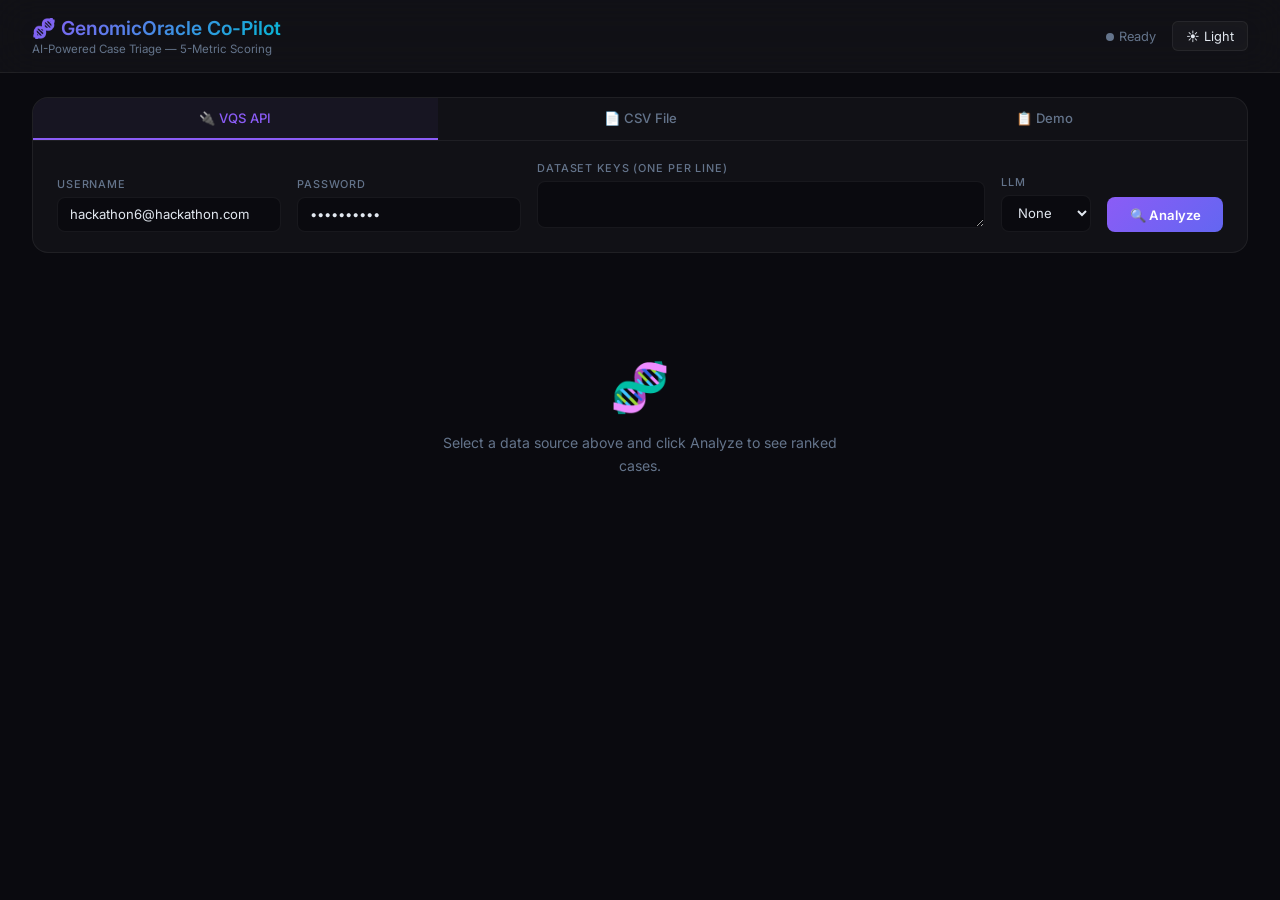
==== templates/copilot.html @ 8f2ce63f "Genomic Co-Pilot — AI Case Triage Dashboard" ====
<!DOCTYPE html>
<html lang="en" data-theme="dark">
<head>
<meta charset="UTF-8"><meta name="viewport" content="width=device-width,initial-scale=1.0">
<title>GenomicOracle Co-Pilot v2</title>
<link href="https://fonts.googleapis.com/css2?family=Inter:wght@300;400;500;600;700&display=swap" rel="stylesheet">
<link rel="stylesheet" href="/static/style.css">
</head>
<body>
<div class="top-bar">
 <div><h1>🧬 GenomicOracle Co-Pilot</h1><div class="subtitle">AI-Powered Case Triage — 5-Metric Scoring</div></div>
 <div style="display:flex;align-items:center;gap:1rem">
  <span id="conn-status"><span class="dot off"></span>Ready</span>
  <button class="btn-sm" onclick="toggleTheme()" id="theme-btn">☀️ Light</button>
 </div>
</div>

<!-- Source selector -->
<div class="panel">
 <div class="tabs">
  <button class="tab active" onclick="switchTab('api',this)">🔌 VQS API</button>
  <button class="tab" onclick="switchTab('csv',this)">📄 CSV File</button>
  <button class="tab" onclick="switchTab('demo',this)">📋 Demo</button>
 </div>
 <div id="tab-api" class="tab-body">
  <div class="row">
   <div class="field"><label>Username</label><input id="username" value="hackathon6@hackathon.com"></div>
   <div class="field"><label>Password</label><input id="password" type="password" value="Gono399764"></div>
   <div class="field" style="flex:2"><label>Dataset Keys (one per line)</label><textarea id="dataset-keys" rows="2"></textarea></div>
   <div class="field" style="flex:0;min-width:90px"><label>LLM</label><select id="llm"><option value="none">None</option><option value="gemini">Gemini</option><option value="openai">OpenAI</option><option value="anthropic">Claude</option></select></div>
   <button class="btn-primary" onclick="runVQS()">🔍 Analyze</button>
  </div>
 </div>
 <div id="tab-csv" class="tab-body" style="display:none">
  <div class="row">
   <div class="field" style="flex:2"><label>Upload CSV (columns: Sample, Gene, HGVS, ACMG, ABCD, ClinVar, gnomAD, ReadDepth, AF, Consequence)</label><input type="file" id="csv-file" accept=".csv,.tsv,.txt"></div>
   <div class="field" style="flex:0;min-width:90px"><label>LLM</label><select id="llm-csv"><option value="none">None</option><option value="gemini">Gemini</option><option value="openai">OpenAI</option><option value="anthropic">Claude</option></select></div>
   <button class="btn-primary" onclick="runCSV()">📊 Analyze CSV</button>
  </div>
 </div>
 <div id="tab-demo" class="tab-body" style="display:none">
  <button class="btn-primary" onclick="loadDemo()">📋 Load Demo Data (4 sample cases)</button>
 </div>
</div>

<div id="cases-grid" class="cases-grid">
 <div class="empty"><div class="icon">🧬</div><p>Select a data source above and click Analyze to see ranked cases.</p></div>
</div>

<script src="/static/app.js"></script>
</body>
</html>
---- static/style.css ----
:root,[data-theme="dark"]{
  --bg:#0a0a0f;--bg2:rgba(255,255,255,.03);--border:rgba(255,255,255,.06);
  --text:#e2e8f0;--text2:#94a3b8;--text3:#64748b;
  --primary:#8b5cf6;--primary2:#6366f1;--cyan:#06b6d4;
  --red:#ef4444;--orange:#f97316;--yellow:#eab308;--green:#22c55e;
  --glass:rgba(255,255,255,.03);--glass-border:rgba(255,255,255,.08);
}
[data-theme="light"]{
  --bg:#f1f5f9;--bg2:#ffffff;--border:rgba(0,0,0,.1);
  --text:#1e293b;--text2:#475569;--text3:#64748b;
  --primary:#7c3aed;--primary2:#4f46e5;--cyan:#0891b2;
  --red:#dc2626;--orange:#ea580c;--yellow:#ca8a04;--green:#16a34a;
  --glass:#ffffff;--glass-border:rgba(0,0,0,.08);
}
*{margin:0;padding:0;box-sizing:border-box}
body{font-family:'Inter',sans-serif;background:var(--bg);color:var(--text);min-height:100vh;transition:background .3s,color .3s}
.top-bar{background:var(--bg2);backdrop-filter:blur(20px);border-bottom:1px solid var(--border);padding:1rem 2rem;display:flex;align-items:center;justify-content:space-between;position:sticky;top:0;z-index:100}
.top-bar h1{font-size:1.2rem;font-weight:600;background:linear-gradient(135deg,var(--primary),var(--cyan));-webkit-background-clip:text;-webkit-text-fill-color:transparent}
.subtitle{font-size:.72rem;color:var(--text3);margin-top:2px}
#conn-status{font-size:.8rem;color:var(--text3)}
.dot{width:8px;height:8px;border-radius:50%;display:inline-block;margin-right:5px}
.dot.off{background:var(--text3)}.dot.on{background:var(--green);box-shadow:0 0 8px var(--green)}.dot.spin{background:var(--yellow);animation:pulse 1s infinite}
@keyframes pulse{0%,100%{opacity:1}50%{opacity:.3}}
.btn-sm{background:var(--bg2);border:1px solid var(--border);color:var(--text);padding:.4rem .8rem;border-radius:6px;cursor:pointer;font-size:.8rem;font-family:inherit;transition:all .2s}
.btn-sm:hover{border-color:var(--primary);color:var(--primary)}
.panel{background:var(--bg2);border:1px solid var(--border);border-radius:16px;margin:1.5rem 2rem;overflow:hidden}
.tabs{display:flex;border-bottom:1px solid var(--border)}
.tab{flex:1;padding:.75rem;background:none;border:none;color:var(--text3);cursor:pointer;font-size:.82rem;font-weight:500;font-family:inherit;transition:all .2s;border-bottom:2px solid transparent}
.tab.active{color:var(--primary);border-bottom-color:var(--primary);background:rgba(139,92,246,.05)}
.tab:hover{color:var(--text)}
.tab-body{padding:1.25rem 1.5rem}
.row{display:flex;gap:1rem;align-items:end;flex-wrap:wrap}
.field{flex:1;min-width:150px}
.field label{display:block;font-size:.68rem;text-transform:uppercase;letter-spacing:.08em;color:var(--text3);margin-bottom:.35rem;font-weight:500}
.field input,.field textarea,.field select{width:100%;background:var(--bg);border:1px solid var(--border);border-radius:8px;padding:.55rem .75rem;color:var(--text);font-size:.82rem;font-family:inherit;transition:border .2s}
.field input:focus,.field textarea:focus{outline:none;border-color:var(--primary);box-shadow:0 0 0 3px rgba(139,92,246,.12)}
.field textarea{font-family:'Courier New',monospace;font-size:.75rem;resize:vertical}
.btn-primary{background:linear-gradient(135deg,var(--primary),var(--primary2));color:#fff;border:none;padding:.6rem 1.4rem;border-radius:8px;font-weight:600;cursor:pointer;font-size:.82rem;white-space:nowrap;transition:all .2s;font-family:inherit}
.btn-primary:hover{transform:translateY(-1px);box-shadow:0 4px 20px rgba(139,92,246,.35)}
.btn-primary:disabled{opacity:.5;cursor:not-allowed;transform:none}
.cases-grid{padding:1rem 2rem 3rem;display:flex;flex-direction:column;gap:1rem}
.empty{text-align:center;padding:4rem 2rem;color:var(--text3)}.empty .icon{font-size:3rem;margin-bottom:1rem}.empty p{font-size:.88rem;max-width:420px;margin:0 auto;line-height:1.6}
.case-card{background:var(--bg2);border:1px solid var(--border);border-radius:14px;overflow:hidden;transition:all .3s}
.case-card:hover{border-color:rgba(139,92,246,.25);box-shadow:0 6px 24px rgba(0,0,0,.2)}
.case-hdr{display:flex;align-items:center;padding:1.1rem 1.4rem;gap:1rem;cursor:pointer}
.rank{font-size:1.4rem;font-weight:700;width:46px;height:46px;border-radius:11px;display:flex;align-items:center;justify-content:center;flex-shrink:0}
.case-info{flex:1;min-width:0}
.case-info h3{font-size:.95rem;font-weight:600;margin-bottom:.2rem}
.case-info .meta{font-size:.72rem;color:var(--text3);display:flex;gap:.8rem;flex-wrap:wrap}
.badge{padding:.25rem .7rem;border-radius:18px;font-size:.68rem;font-weight:600;text-transform:uppercase;letter-spacing:.04em;white-space:nowrap}
.badge-critical{background:rgba(239,68,68,.12);color:#fca5a5;border:1px solid rgba(239,68,68,.25)}
.badge-high{background:rgba(249,115,22,.12);color:#fdba74;border:1px solid rgba(249,115,22,.25)}
.badge-moderate{background:rgba(234,179,8,.12);color:#fde047;border:1px solid rgba(234,179,8,.25)}
.badge-low{background:rgba(34,197,94,.12);color:#86efac;border:1px solid rgba(34,197,94,.25)}
.bar{width:110px;height:5px;background:var(--border);border-radius:3px;overflow:hidden;flex-shrink:0}
.bar-fill{height:100%;border-radius:3px;transition:width .7s ease}
.case-body{display:none;border-top:1px solid var(--border);padding:1.4rem}
.case-card.open .case-body{display:block}
/* 5-Metric Radar */
.metrics{display:flex;gap:.6rem;flex-wrap:wrap;margin-bottom:1.2rem}
.metric{flex:1;min-width:100px;background:var(--bg);border:1px solid var(--border);border-radius:10px;padding:.7rem;text-align:center}
.metric .label{font-size:.62rem;text-transform:uppercase;letter-spacing:.06em;color:var(--text3);margin-bottom:.3rem;font-weight:500}
.metric .val{font-size:1.3rem;font-weight:700}
.metric .mbar{height:4px;background:var(--border);border-radius:2px;margin-top:.4rem;overflow:hidden}
.metric .mbar-fill{height:100%;border-radius:2px;transition:width .6s}
.summary{background:rgba(139,92,246,.05);border:1px solid rgba(139,92,246,.12);border-radius:10px;padding:1.1rem;margin-bottom:1.1rem}
.summary h4{font-size:.75rem;text-transform:uppercase;letter-spacing:.06em;color:var(--primary);margin-bottom:.6rem}
.summary li{padding:.3rem 0;font-size:.82rem;color:var(--text2);list-style:none}
.summary li::before{content:"→ ";color:var(--primary);font-weight:600}
.summary .action{margin-top:.6rem;padding:.4rem .7rem;background:rgba(139,92,246,.08);border-radius:5px;font-size:.78rem;color:var(--primary)}
.vtable{width:100%;border-collapse:collapse;font-size:.76rem;margin-top:.5rem}
.vtable th{text-align:left;padding:.5rem .4rem;color:var(--text3);font-weight:500;text-transform:uppercase;font-size:.62rem;letter-spacing:.05em;border-bottom:1px solid var(--border)}
.vtable td{padding:.45rem .4rem;border-bottom:1px solid var(--border);color:var(--text2)}
.vtable tr:hover td{background:rgba(139,92,246,.03)}
.tier-dot{width:9px;height:9px;border-radius:50%;display:inline-block;margin-right:3px}
.tag{display:inline-block;padding:.12rem .45rem;border-radius:4px;font-size:.66rem;margin:1px}
.tag-therapy{background:rgba(6,182,212,.08);color:var(--cyan);border:1px solid rgba(6,182,212,.18)}
.tag-flag{background:rgba(234,179,8,.07);color:var(--yellow)}
.section-title{font-size:.82rem;font-weight:600;margin:1.1rem 0 .6rem;padding-bottom:.4rem;border-bottom:1px solid var(--border)}
.spinner{display:inline-block;width:14px;height:14px;border:2px solid rgba(255,255,255,.2);border-top-color:var(--primary);border-radius:50%;animation:spin .6s linear infinite}
@keyframes spin{to{transform:rotate(360deg)}}
[data-theme="light"] .badge-critical{color:#991b1b}
[data-theme="light"] .badge-high{color:#9a3412}
[data-theme="light"] .badge-moderate{color:#854d0e}
[data-theme="light"] .badge-low{color:#166534}
[data-theme="light"] .tag-flag{color:#92400e}
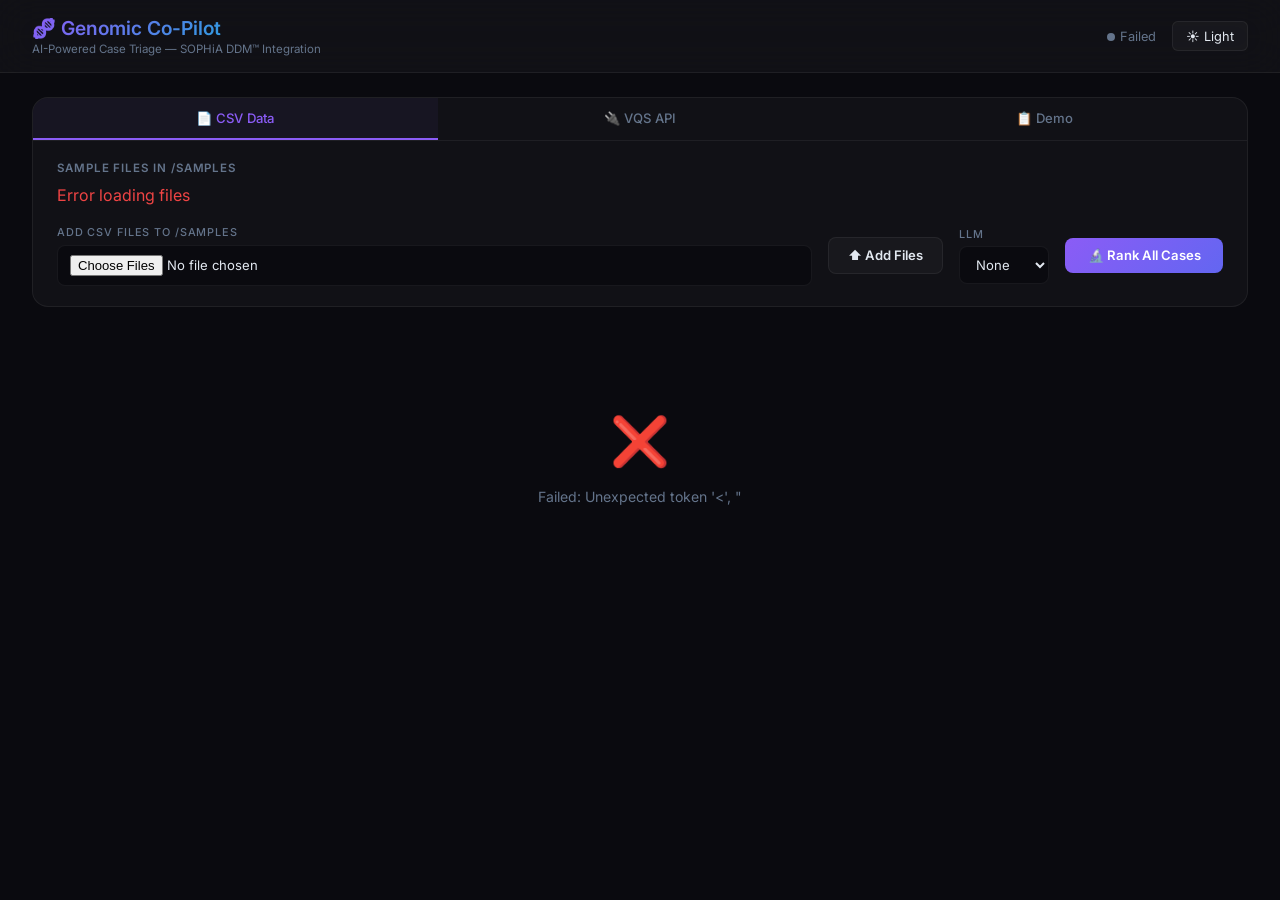
==== commit 8fbb1ef3: "feat: unified CSV triage — local samples + upload + batch ranking with SOPHiA DDM integration" ====
--- a/templates/copilot.html
+++ b/templates/copilot.html
@@ -2,15 +2,16 @@
 <html lang="en" data-theme="dark">
 <head>
 <meta charset="UTF-8"><meta name="viewport" content="width=device-width,initial-scale=1.0">
-<title>GenomicOracle Co-Pilot v2</title>
+<title>Genomic Co-Pilot — AI Case Triage Dashboard</title>
+<meta name="description" content="AI-powered genomic variant triage dashboard with 5-metric scoring for clinical prioritization">
 <link href="https://fonts.googleapis.com/css2?family=Inter:wght@300;400;500;600;700&display=swap" rel="stylesheet">
 <link rel="stylesheet" href="/static/style.css">
 </head>
 <body>
 <div class="top-bar">
- <div><h1>🧬 GenomicOracle Co-Pilot</h1><div class="subtitle">AI-Powered Case Triage — 5-Metric Scoring</div></div>
+ <div><h1>🧬 Genomic Co-Pilot</h1><div class="subtitle">AI-Powered Case Triage — SOPHiA DDM™ Integration</div></div>
  <div style="display:flex;align-items:center;gap:1rem">
-  <span id="conn-status"><span class="dot off"></span>Ready</span>
+  <span id="conn-status"><span class="dot spin"></span>Loading...</span>
   <button class="btn-sm" onclick="toggleTheme()" id="theme-btn">☀️ Light</button>
  </div>
 </div>
@@ -18,11 +19,24 @@
 <!-- Source selector -->
 <div class="panel">
  <div class="tabs">
-  <button class="tab active" onclick="switchTab('api',this)">🔌 VQS API</button>
-  <button class="tab" onclick="switchTab('csv',this)">📄 CSV File</button>
-  <button class="tab" onclick="switchTab('demo',this)">📋 Demo</button>
+  <button class="tab active" id="tab-btn-csv" onclick="switchTab('csv',this)">📄 CSV Data</button>
+  <button class="tab" id="tab-btn-api" onclick="switchTab('api',this)">🔌 VQS API</button>
+  <button class="tab" id="tab-btn-demo" onclick="switchTab('demo',this)">📋 Demo</button>
  </div>
- <div id="tab-api" class="tab-body">
+ <div id="tab-csv" class="tab-body">
+  <label class="field-label">Sample files in /samples</label>
+  <div id="sample-list" class="sample-chips" style="margin-bottom:1rem">Loading...</div>
+  <div class="row" style="align-items:center">
+   <div class="field" style="flex:2">
+    <label>Add CSV files to /samples</label>
+    <input type="file" id="csv-files" accept=".csv,.tsv,.txt" multiple>
+   </div>
+   <button class="btn-secondary" onclick="uploadFiles()" id="btn-upload">⬆ Add Files</button>
+   <div class="field" style="flex:0;min-width:90px"><label>LLM</label><select id="llm-csv"><option value="none">None</option><option value="gemini">Gemini</option><option value="openai">OpenAI</option><option value="anthropic">Claude</option></select></div>
+   <button class="btn-primary" onclick="rankAll()" id="btn-rank">🔬 Rank All Cases</button>
+  </div>
+ </div>
+ <div id="tab-api" class="tab-body" style="display:none">
   <div class="row">
    <div class="field"><label>Username</label><input id="username" value="hackathon6@hackathon.com"></div>
    <div class="field"><label>Password</label><input id="password" type="password" value="Gono399764"></div>
@@ -31,22 +45,21 @@
    <button class="btn-primary" onclick="runVQS()">🔍 Analyze</button>
   </div>
  </div>
- <div id="tab-csv" class="tab-body" style="display:none">
-  <div class="row">
-   <div class="field" style="flex:2"><label>Upload CSV (columns: Sample, Gene, HGVS, ACMG, ABCD, ClinVar, gnomAD, ReadDepth, AF, Consequence)</label><input type="file" id="csv-file" accept=".csv,.tsv,.txt"></div>
-   <div class="field" style="flex:0;min-width:90px"><label>LLM</label><select id="llm-csv"><option value="none">None</option><option value="gemini">Gemini</option><option value="openai">OpenAI</option><option value="anthropic">Claude</option></select></div>
-   <button class="btn-primary" onclick="runCSV()">📊 Analyze CSV</button>
-  </div>
- </div>
  <div id="tab-demo" class="tab-body" style="display:none">
   <button class="btn-primary" onclick="loadDemo()">📋 Load Demo Data (4 sample cases)</button>
  </div>
 </div>
 
 <div id="cases-grid" class="cases-grid">
- <div class="empty"><div class="icon">🧬</div><p>Select a data source above and click Analyze to see ranked cases.</p></div>
+ <div class="empty"><div class="icon">⏳</div><p>Loading and ranking sample data...</p></div>
 </div>
 
 <script src="/static/app.js"></script>
+<script>
+window.addEventListener('DOMContentLoaded', () => {
+  refreshSamples();
+  rankAll();
+});
+</script>
 </body>
 </html>
--- a/static/style.css
+++ b/static/style.css
@@ -84,3 +84,20 @@
 [data-theme="light"] .badge-moderate{color:#854d0e}
 [data-theme="light"] .badge-low{color:#166534}
 [data-theme="light"] .tag-flag{color:#92400e}
+/* ─── Field label ───────────────────────────────────────────────────────── */
+.field-label{display:block;font-size:.72rem;text-transform:uppercase;letter-spacing:.08em;color:var(--text3);margin-bottom:.4rem;font-weight:600}
+/* ─── Sample/Upload chips ───────────────────────────────────────────────── */
+.sample-chips{display:flex;gap:.5rem;flex-wrap:wrap;min-height:28px;align-items:center}
+.chip{display:inline-flex;align-items:center;gap:.4rem;padding:.35rem .7rem;border-radius:8px;font-size:.78rem;transition:all .2s}
+.chip-icon{font-size:.85rem}
+.chip-size{font-size:.66rem;color:var(--text3);margin-left:.1rem}
+.chip-local{background:rgba(34,197,94,.08);border:1px solid rgba(34,197,94,.2);color:var(--green)}
+.chip-local strong{color:var(--text)}
+.chip-upload{background:rgba(6,182,212,.08);border:1px solid rgba(6,182,212,.2);color:var(--cyan)}
+.chip-upload strong{color:var(--text)}
+.chip-empty{background:var(--bg);border:1px dashed var(--border);color:var(--text3);font-size:.78rem}
+.chip-remove{background:none;border:none;color:var(--text3);cursor:pointer;font-size:.72rem;padding:0 0 0 .3rem;line-height:1;transition:color .2s}
+.chip-remove:hover{color:var(--red)}
+.btn-secondary{background:var(--bg2);border:1px solid var(--border);color:var(--text);padding:.6rem 1.2rem;border-radius:8px;font-weight:600;cursor:pointer;font-size:.82rem;white-space:nowrap;transition:all .2s;font-family:inherit}
+.btn-secondary:hover{border-color:var(--primary);color:var(--primary);transform:translateY(-1px)}
+
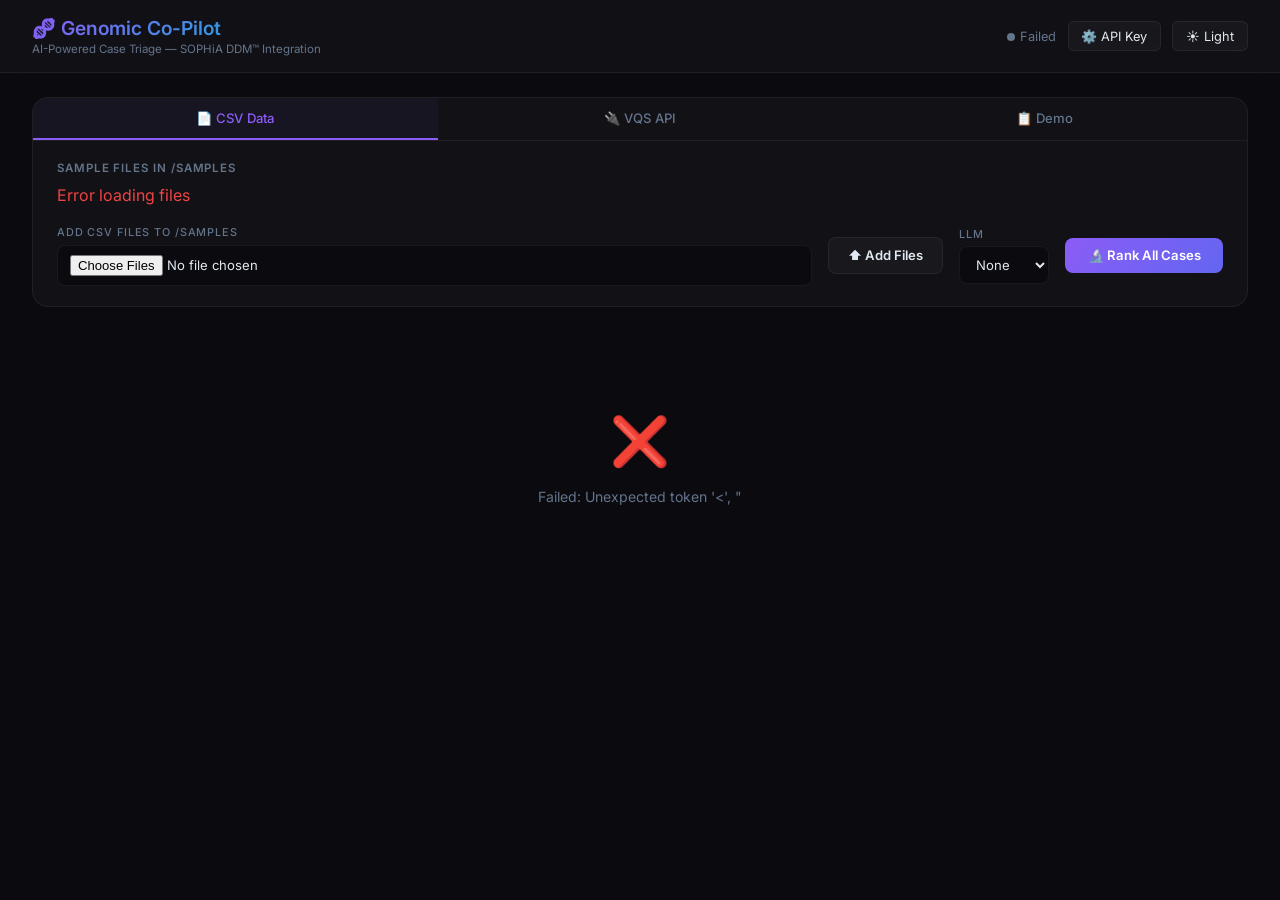
==== commit eae9f3fa: "docs: detailed scoring methodology, AI summary pipeline, and literature review in README" ====
--- a/templates/copilot.html
+++ b/templates/copilot.html
@@ -10,9 +10,20 @@
 <body>
 <div class="top-bar">
  <div><h1>🧬 Genomic Co-Pilot</h1><div class="subtitle">AI-Powered Case Triage — SOPHiA DDM™ Integration</div></div>
- <div style="display:flex;align-items:center;gap:1rem">
+ <div style="display:flex;align-items:center;gap:.7rem">
   <span id="conn-status"><span class="dot spin"></span>Loading...</span>
+  <button class="btn-sm" onclick="toggleApiKeyPanel()" id="key-btn" title="Set LLM API key">⚙️ API Key</button>
   <button class="btn-sm" onclick="toggleTheme()" id="theme-btn">☀️ Light</button>
+ </div>
+</div>
+
+<!-- API Key panel (hidden by default) -->
+<div id="api-key-panel" class="api-key-panel" style="display:none">
+ <div class="row" style="align-items:center;gap:.8rem">
+  <div class="field" style="flex:0;min-width:100px"><label>Provider</label><select id="key-provider"><option value="gemini">Gemini</option><option value="openai">OpenAI</option><option value="anthropic">Claude</option></select></div>
+  <div class="field" style="flex:2"><label>API Key</label><input id="api-key-input" type="password" placeholder="Paste your API key here..."></div>
+  <button class="btn-primary" onclick="saveApiKey()">💾 Save Key</button>
+  <span id="key-status" style="font-size:.78rem;color:var(--text3)"></span>
  </div>
 </div>
 
@@ -46,12 +57,25 @@
   </div>
  </div>
  <div id="tab-demo" class="tab-body" style="display:none">
-  <button class="btn-primary" onclick="loadDemo()">📋 Load Demo Data (4 sample cases)</button>
+  <button class="btn-primary" onclick="loadDemo()">📋 Load Demo Data</button>
  </div>
 </div>
 
 <div id="cases-grid" class="cases-grid">
  <div class="empty"><div class="icon">⏳</div><p>Loading and ranking sample data...</p></div>
+</div>
+
+<!-- Literature Summary Modal -->
+<div id="papers-modal" class="modal-overlay" style="display:none" onclick="if(event.target===this)closePapersModal()">
+ <div class="modal">
+  <div class="modal-header">
+   <h3 id="modal-title">📚 Literature Review</h3>
+   <button class="modal-close" onclick="closePapersModal()">✕</button>
+  </div>
+  <div id="modal-body" class="modal-body">
+   <div class="modal-loading"><div class="spinner-lg"></div><p>Searching PubMed & generating AI summary...</p></div>
+  </div>
+ </div>
 </div>
 
 <script src="/static/app.js"></script>
--- a/static/style.css
+++ b/static/style.css
@@ -100,4 +100,41 @@
 .chip-remove:hover{color:var(--red)}
 .btn-secondary{background:var(--bg2);border:1px solid var(--border);color:var(--text);padding:.6rem 1.2rem;border-radius:8px;font-weight:600;cursor:pointer;font-size:.82rem;white-space:nowrap;transition:all .2s;font-family:inherit}
 .btn-secondary:hover{border-color:var(--primary);color:var(--primary);transform:translateY(-1px)}
+/* ─── External links ────────────────────────────────────────────────────── */
+.btn-link{display:inline-flex;align-items:center;gap:.3rem;padding:.25rem .65rem;border-radius:6px;font-size:.7rem;font-weight:600;text-decoration:none;color:var(--cyan);background:rgba(6,182,212,.08);border:1px solid rgba(6,182,212,.18);white-space:nowrap;transition:all .2s;flex-shrink:0}
+.btn-link:hover{background:rgba(6,182,212,.15);transform:translateY(-1px);box-shadow:0 2px 8px rgba(6,182,212,.2)}
+.btn-papers{display:inline-flex;align-items:center;justify-content:center;width:28px;height:28px;border-radius:6px;text-decoration:none;font-size:.9rem;background:rgba(139,92,246,.06);border:1px solid rgba(139,92,246,.15);transition:all .2s;cursor:pointer}
+.btn-papers:hover{background:rgba(139,92,246,.15);transform:scale(1.15);box-shadow:0 2px 8px rgba(139,92,246,.25)}
+.gene-link{color:var(--cyan);text-decoration:none;transition:color .2s}
+.gene-link:hover{color:var(--primary);text-decoration:underline}
+/* ─── API Key Panel ─────────────────────────────────────────────────────── */
+.api-key-panel{background:var(--bg2);border-bottom:1px solid var(--border);padding:.8rem 2rem;animation:slideDown .2s ease}
+@keyframes slideDown{from{opacity:0;transform:translateY(-10px)}to{opacity:1;transform:translateY(0)}}
+/* ─── Modal ─────────────────────────────────────────────────────────────── */
+.modal-overlay{position:fixed;inset:0;background:rgba(0,0,0,.6);backdrop-filter:blur(4px);z-index:200;display:flex;align-items:center;justify-content:center;padding:2rem}
+.modal{background:var(--bg2);border:1px solid var(--border);border-radius:16px;width:100%;max-width:720px;max-height:85vh;overflow:hidden;display:flex;flex-direction:column;box-shadow:0 20px 60px rgba(0,0,0,.4);animation:modalIn .25s ease}
+@keyframes modalIn{from{opacity:0;transform:scale(.95) translateY(10px)}to{opacity:1;transform:scale(1) translateY(0)}}
+.modal-header{display:flex;align-items:center;justify-content:space-between;padding:1.2rem 1.5rem;border-bottom:1px solid var(--border)}
+.modal-header h3{font-size:.95rem;font-weight:600;margin:0}
+.modal-close{background:none;border:none;color:var(--text3);font-size:1.1rem;cursor:pointer;padding:.3rem;border-radius:6px;transition:all .2s}
+.modal-close:hover{background:var(--border);color:var(--text)}
+.modal-body{padding:1.5rem;overflow-y:auto;flex:1}
+.modal-loading{text-align:center;padding:3rem 1rem}
+.modal-loading p{margin-top:1rem;color:var(--text3);font-size:.85rem}
+.spinner-lg{display:inline-block;width:32px;height:32px;border:3px solid var(--border);border-top-color:var(--primary);border-radius:50%;animation:spin .7s linear infinite}
+/* ─── Literature Summary ────────────────────────────────────────────────── */
+.lit-summary{background:rgba(139,92,246,.04);border:1px solid rgba(139,92,246,.12);border-radius:12px;padding:1.2rem;margin-bottom:1.2rem}
+.lit-badge{display:inline-block;padding:.2rem .6rem;border-radius:12px;font-size:.68rem;font-weight:600;text-transform:uppercase;letter-spacing:.04em;margin-bottom:.8rem}
+.lit-review{font-size:.84rem;line-height:1.7;color:var(--text2);margin:0}
+.lit-findings{margin:.8rem 0 0;padding-left:1.2rem}
+.lit-findings li{font-size:.82rem;color:var(--text2);padding:.2rem 0;list-style:disc}
+.lit-relevance{margin-top:.8rem;padding:.5rem .7rem;background:rgba(6,182,212,.06);border-radius:6px;font-size:.8rem;color:var(--cyan)}
+.lit-no-key{text-align:center;padding:1.5rem;color:var(--text3);font-size:.85rem;background:rgba(234,179,8,.05);border:1px solid rgba(234,179,8,.12);border-radius:10px;margin-bottom:1rem}
+.lit-papers-title{font-size:.78rem;font-weight:600;text-transform:uppercase;letter-spacing:.06em;color:var(--text3);margin:1.2rem 0 .6rem;padding-bottom:.4rem;border-bottom:1px solid var(--border)}
+.lit-paper{display:block;text-decoration:none;padding:.7rem .8rem;border-radius:8px;border:1px solid var(--border);margin-bottom:.5rem;transition:all .2s}
+.lit-paper:hover{border-color:var(--primary);background:rgba(139,92,246,.03);transform:translateX(3px)}
+.lit-paper-title{font-size:.82rem;font-weight:500;color:var(--text);line-height:1.4}
+.lit-paper-meta{font-size:.7rem;color:var(--text3);margin-top:.25rem}
+.lit-pubmed-link{display:block;text-align:center;padding:.7rem;margin-top:1rem;border-radius:8px;background:rgba(139,92,246,.06);border:1px solid rgba(139,92,246,.15);color:var(--primary);text-decoration:none;font-size:.82rem;font-weight:500;transition:all .2s}
+.lit-pubmed-link:hover{background:rgba(139,92,246,.12);transform:translateY(-1px)}
 
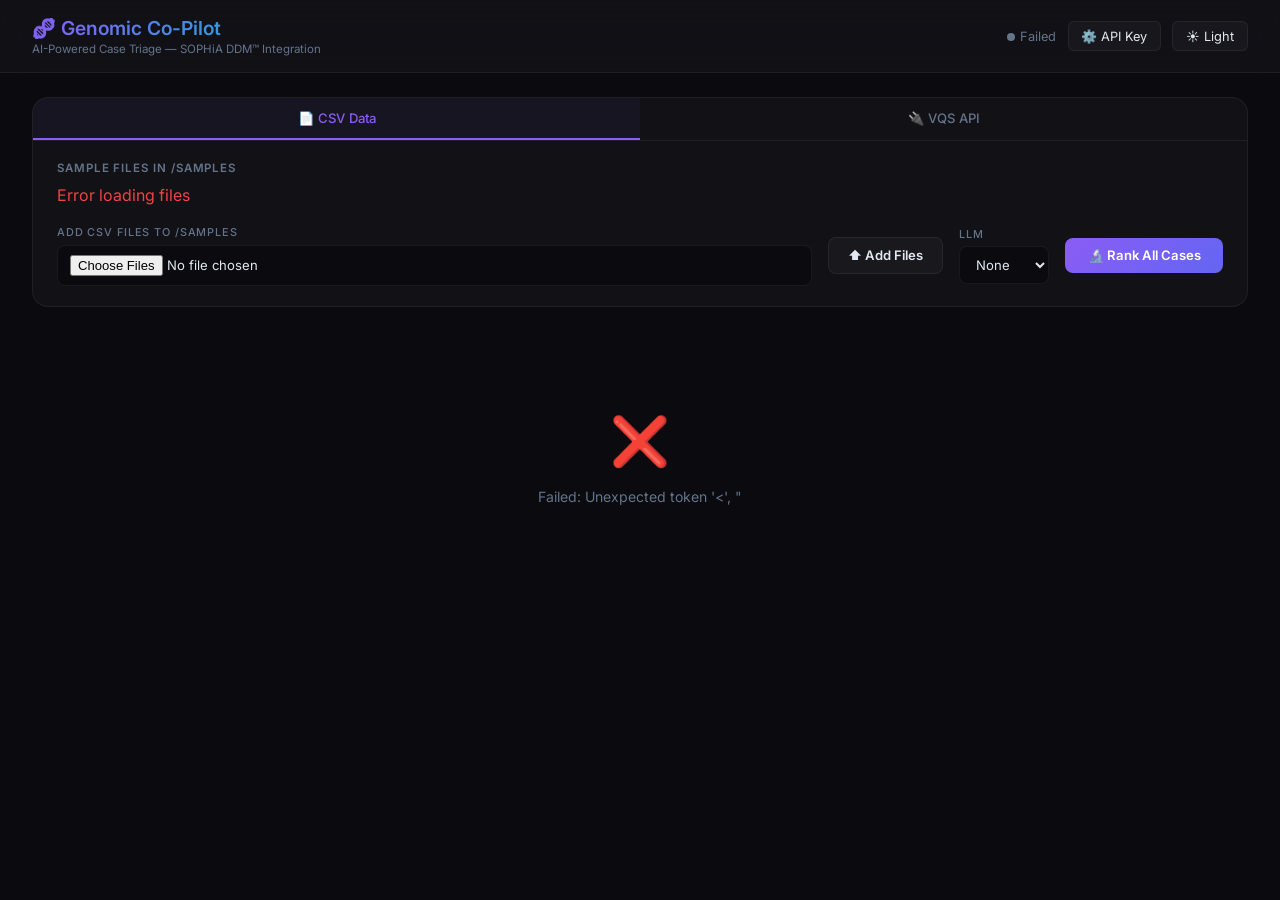
==== commit 08e1d9ff: "feat: 2-sentence deterministic summaries, remove demo tab, update README" ====
--- a/templates/copilot.html
+++ b/templates/copilot.html
@@ -20,7 +20,7 @@
 <!-- API Key panel (hidden by default) -->
 <div id="api-key-panel" class="api-key-panel" style="display:none">
  <div class="row" style="align-items:center;gap:.8rem">
-  <div class="field" style="flex:0;min-width:100px"><label>Provider</label><select id="key-provider"><option value="gemini">Gemini</option><option value="openai">OpenAI</option><option value="anthropic">Claude</option></select></div>
+  <div class="field" style="flex:0;min-width:100px"><label>Provider</label><select id="key-provider"><option value="anthropic">Claude</option><option value="gemini">Gemini</option><option value="openai">OpenAI</option></select></div>
   <div class="field" style="flex:2"><label>API Key</label><input id="api-key-input" type="password" placeholder="Paste your API key here..."></div>
   <button class="btn-primary" onclick="saveApiKey()">💾 Save Key</button>
   <span id="key-status" style="font-size:.78rem;color:var(--text3)"></span>
@@ -32,7 +32,6 @@
  <div class="tabs">
   <button class="tab active" id="tab-btn-csv" onclick="switchTab('csv',this)">📄 CSV Data</button>
   <button class="tab" id="tab-btn-api" onclick="switchTab('api',this)">🔌 VQS API</button>
-  <button class="tab" id="tab-btn-demo" onclick="switchTab('demo',this)">📋 Demo</button>
  </div>
  <div id="tab-csv" class="tab-body">
   <label class="field-label">Sample files in /samples</label>
@@ -43,7 +42,7 @@
     <input type="file" id="csv-files" accept=".csv,.tsv,.txt" multiple>
    </div>
    <button class="btn-secondary" onclick="uploadFiles()" id="btn-upload">⬆ Add Files</button>
-   <div class="field" style="flex:0;min-width:90px"><label>LLM</label><select id="llm-csv"><option value="none">None</option><option value="gemini">Gemini</option><option value="openai">OpenAI</option><option value="anthropic">Claude</option></select></div>
+   <div class="field" style="flex:0;min-width:90px"><label>LLM</label><select id="llm-csv"><option value="none">None</option><option value="anthropic">Claude</option><option value="gemini">Gemini</option><option value="openai">OpenAI</option></select></div>
    <button class="btn-primary" onclick="rankAll()" id="btn-rank">🔬 Rank All Cases</button>
   </div>
  </div>
@@ -52,14 +51,12 @@
    <div class="field"><label>Username</label><input id="username" value="hackathon6@hackathon.com"></div>
    <div class="field"><label>Password</label><input id="password" type="password" value="Gono399764"></div>
    <div class="field" style="flex:2"><label>Dataset Keys (one per line)</label><textarea id="dataset-keys" rows="2"></textarea></div>
-   <div class="field" style="flex:0;min-width:90px"><label>LLM</label><select id="llm"><option value="none">None</option><option value="gemini">Gemini</option><option value="openai">OpenAI</option><option value="anthropic">Claude</option></select></div>
+   <div class="field" style="flex:0;min-width:90px"><label>LLM</label><select id="llm"><option value="none">None</option><option value="anthropic">Claude</option><option value="gemini">Gemini</option><option value="openai">OpenAI</option></select></div>
    <button class="btn-primary" onclick="runVQS()">🔍 Analyze</button>
   </div>
  </div>
- <div id="tab-demo" class="tab-body" style="display:none">
-  <button class="btn-primary" onclick="loadDemo()">📋 Load Demo Data</button>
- </div>
 </div>
+
 
 <div id="cases-grid" class="cases-grid">
  <div class="empty"><div class="icon">⏳</div><p>Loading and ranking sample data...</p></div>
--- a/static/style.css
+++ b/static/style.css
@@ -67,6 +67,7 @@
 .summary h4{font-size:.75rem;text-transform:uppercase;letter-spacing:.06em;color:var(--primary);margin-bottom:.6rem}
 .summary li{padding:.3rem 0;font-size:.82rem;color:var(--text2);list-style:none}
 .summary li::before{content:"→ ";color:var(--primary);font-weight:600}
+.summary .det-summary{font-size:.84rem;line-height:1.7;color:var(--text2);margin:0 0 .6rem}
 .summary .action{margin-top:.6rem;padding:.4rem .7rem;background:rgba(139,92,246,.08);border-radius:5px;font-size:.78rem;color:var(--primary)}
 .vtable{width:100%;border-collapse:collapse;font-size:.76rem;margin-top:.5rem}
 .vtable th{text-align:left;padding:.5rem .4rem;color:var(--text3);font-weight:500;text-transform:uppercase;font-size:.62rem;letter-spacing:.05em;border-bottom:1px solid var(--border)}
@@ -137,4 +138,8 @@
 .lit-paper-meta{font-size:.7rem;color:var(--text3);margin-top:.25rem}
 .lit-pubmed-link{display:block;text-align:center;padding:.7rem;margin-top:1rem;border-radius:8px;background:rgba(139,92,246,.06);border:1px solid rgba(139,92,246,.15);color:var(--primary);text-decoration:none;font-size:.82rem;font-weight:500;transition:all .2s}
 .lit-pubmed-link:hover{background:rgba(139,92,246,.12);transform:translateY(-1px)}
-
+/* ─── LLM Clinical Summary ──────────────────────────────────────────────── */
+.llm-summary{background:rgba(6,182,212,.04);border:1px solid rgba(6,182,212,.12);border-radius:12px;padding:1rem 1.2rem;margin-bottom:.8rem}
+.llm-summary h4{margin:0 0 .5rem;font-size:.78rem;font-weight:600;text-transform:uppercase;letter-spacing:.05em;color:var(--cyan)}
+.llm-summary p{font-size:.84rem;line-height:1.7;color:var(--text2);margin:0}
+.ai-score-badge{display:inline-block;margin-left:.6rem;padding:.15rem .5rem;border-radius:10px;font-size:.68rem;font-weight:700;background:rgba(139,92,246,.1);color:var(--primary);border:1px solid rgba(139,92,246,.2);vertical-align:middle}
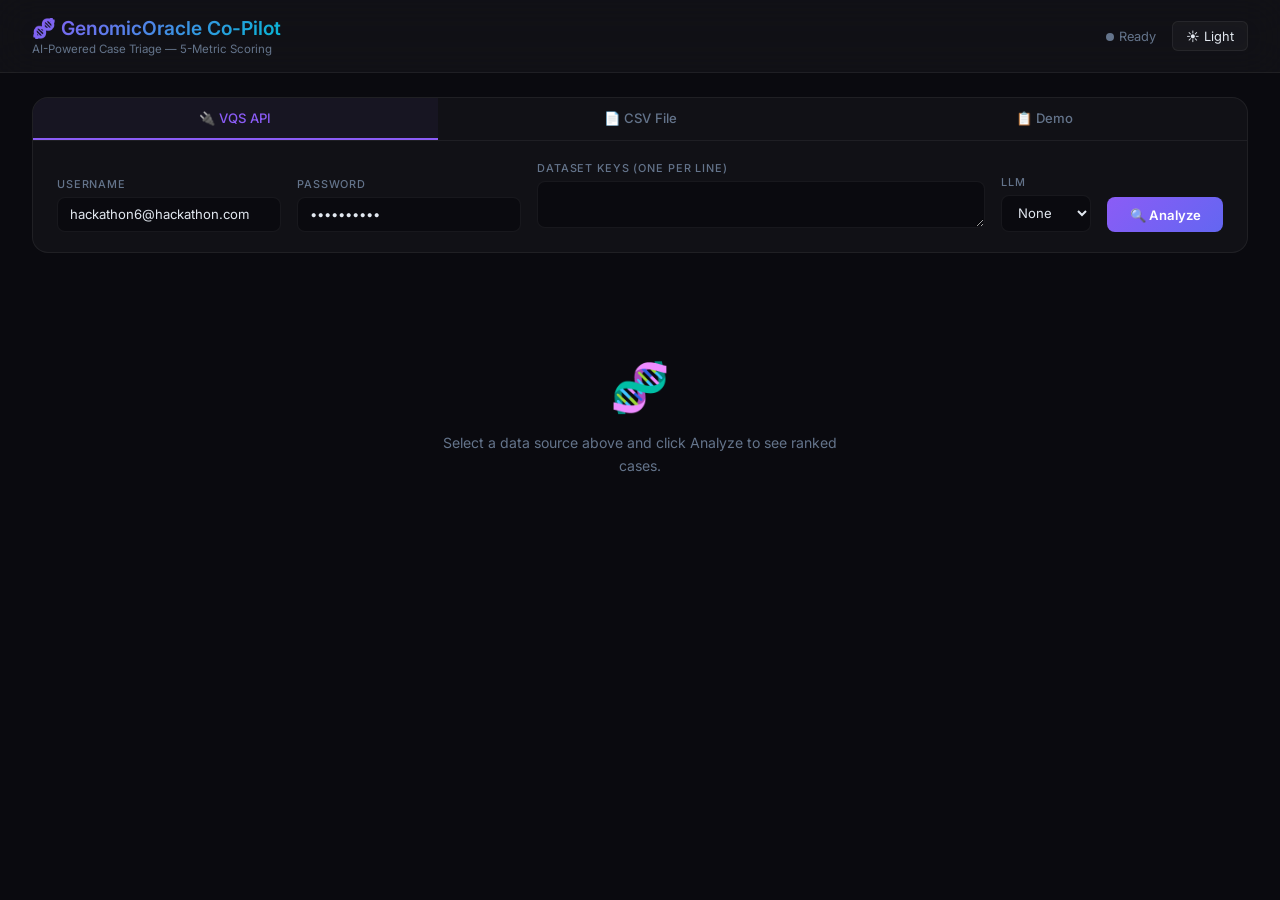
==== commit 3e746d7e: "KAIROS GenomicSophia Dashboard Final" ====
--- a/templates/copilot.html
+++ b/templates/copilot.html
@@ -2,85 +2,51 @@
 <html lang="en" data-theme="dark">
 <head>
 <meta charset="UTF-8"><meta name="viewport" content="width=device-width,initial-scale=1.0">
-<title>Genomic Co-Pilot — AI Case Triage Dashboard</title>
-<meta name="description" content="AI-powered genomic variant triage dashboard with 5-metric scoring for clinical prioritization">
+<title>GenomicOracle Co-Pilot v2</title>
 <link href="https://fonts.googleapis.com/css2?family=Inter:wght@300;400;500;600;700&display=swap" rel="stylesheet">
 <link rel="stylesheet" href="/static/style.css">
 </head>
 <body>
 <div class="top-bar">
- <div><h1>🧬 Genomic Co-Pilot</h1><div class="subtitle">AI-Powered Case Triage — SOPHiA DDM™ Integration</div></div>
- <div style="display:flex;align-items:center;gap:.7rem">
-  <span id="conn-status"><span class="dot spin"></span>Loading...</span>
-  <button class="btn-sm" onclick="toggleApiKeyPanel()" id="key-btn" title="Set LLM API key">⚙️ API Key</button>
+ <div><h1>🧬 GenomicOracle Co-Pilot</h1><div class="subtitle">AI-Powered Case Triage — 5-Metric Scoring</div></div>
+ <div style="display:flex;align-items:center;gap:1rem">
+  <span id="conn-status"><span class="dot off"></span>Ready</span>
   <button class="btn-sm" onclick="toggleTheme()" id="theme-btn">☀️ Light</button>
- </div>
-</div>
-
-<!-- API Key panel (hidden by default) -->
-<div id="api-key-panel" class="api-key-panel" style="display:none">
- <div class="row" style="align-items:center;gap:.8rem">
-  <div class="field" style="flex:0;min-width:100px"><label>Provider</label><select id="key-provider"><option value="anthropic">Claude</option><option value="gemini">Gemini</option><option value="openai">OpenAI</option></select></div>
-  <div class="field" style="flex:2"><label>API Key</label><input id="api-key-input" type="password" placeholder="Paste your API key here..."></div>
-  <button class="btn-primary" onclick="saveApiKey()">💾 Save Key</button>
-  <span id="key-status" style="font-size:.78rem;color:var(--text3)"></span>
  </div>
 </div>
 
 <!-- Source selector -->
 <div class="panel">
  <div class="tabs">
-  <button class="tab active" id="tab-btn-csv" onclick="switchTab('csv',this)">📄 CSV Data</button>
-  <button class="tab" id="tab-btn-api" onclick="switchTab('api',this)">🔌 VQS API</button>
+  <button class="tab active" onclick="switchTab('api',this)">🔌 VQS API</button>
+  <button class="tab" onclick="switchTab('csv',this)">📄 CSV File</button>
+  <button class="tab" onclick="switchTab('demo',this)">📋 Demo</button>
  </div>
- <div id="tab-csv" class="tab-body">
-  <label class="field-label">Sample files in /samples</label>
-  <div id="sample-list" class="sample-chips" style="margin-bottom:1rem">Loading...</div>
-  <div class="row" style="align-items:center">
-   <div class="field" style="flex:2">
-    <label>Add CSV files to /samples</label>
-    <input type="file" id="csv-files" accept=".csv,.tsv,.txt" multiple>
-   </div>
-   <button class="btn-secondary" onclick="uploadFiles()" id="btn-upload">⬆ Add Files</button>
-   <div class="field" style="flex:0;min-width:90px"><label>LLM</label><select id="llm-csv"><option value="none">None</option><option value="anthropic">Claude</option><option value="gemini">Gemini</option><option value="openai">OpenAI</option></select></div>
-   <button class="btn-primary" onclick="rankAll()" id="btn-rank">🔬 Rank All Cases</button>
-  </div>
- </div>
- <div id="tab-api" class="tab-body" style="display:none">
+ <div id="tab-api" class="tab-body">
   <div class="row">
    <div class="field"><label>Username</label><input id="username" value="hackathon6@hackathon.com"></div>
    <div class="field"><label>Password</label><input id="password" type="password" value="Gono399764"></div>
    <div class="field" style="flex:2"><label>Dataset Keys (one per line)</label><textarea id="dataset-keys" rows="2"></textarea></div>
-   <div class="field" style="flex:0;min-width:90px"><label>LLM</label><select id="llm"><option value="none">None</option><option value="anthropic">Claude</option><option value="gemini">Gemini</option><option value="openai">OpenAI</option></select></div>
+   <div class="field" style="flex:0;min-width:90px"><label>LLM</label><select id="llm"><option value="none">None</option><option value="gemini">Gemini</option><option value="openai">OpenAI</option><option value="anthropic">Claude</option></select></div>
    <button class="btn-primary" onclick="runVQS()">🔍 Analyze</button>
   </div>
  </div>
-</div>
-
-
-<div id="cases-grid" class="cases-grid">
- <div class="empty"><div class="icon">⏳</div><p>Loading and ranking sample data...</p></div>
-</div>
-
-<!-- Literature Summary Modal -->
-<div id="papers-modal" class="modal-overlay" style="display:none" onclick="if(event.target===this)closePapersModal()">
- <div class="modal">
-  <div class="modal-header">
-   <h3 id="modal-title">📚 Literature Review</h3>
-   <button class="modal-close" onclick="closePapersModal()">✕</button>
+ <div id="tab-csv" class="tab-body" style="display:none">
+  <div class="row">
+   <div class="field" style="flex:2"><label>Upload CSV (columns: Sample, Gene, HGVS, ACMG, ABCD, ClinVar, gnomAD, ReadDepth, AF, Consequence)</label><input type="file" id="csv-file" accept=".csv,.tsv,.txt"></div>
+   <div class="field" style="flex:0;min-width:90px"><label>LLM</label><select id="llm-csv"><option value="none">None</option><option value="gemini">Gemini</option><option value="openai">OpenAI</option><option value="anthropic">Claude</option></select></div>
+   <button class="btn-primary" onclick="runCSV()">📊 Analyze CSV</button>
   </div>
-  <div id="modal-body" class="modal-body">
-   <div class="modal-loading"><div class="spinner-lg"></div><p>Searching PubMed & generating AI summary...</p></div>
-  </div>
+ </div>
+ <div id="tab-demo" class="tab-body" style="display:none">
+  <button class="btn-primary" onclick="loadDemo()">📋 Load Demo Data (4 sample cases)</button>
  </div>
 </div>
 
+<div id="cases-grid" class="cases-grid">
+ <div class="empty"><div class="icon">🧬</div><p>Select a data source above and click Analyze to see ranked cases.</p></div>
+</div>
+
 <script src="/static/app.js"></script>
-<script>
-window.addEventListener('DOMContentLoaded', () => {
-  refreshSamples();
-  rankAll();
-});
-</script>
 </body>
 </html>
--- a/static/style.css
+++ b/static/style.css
@@ -67,7 +67,6 @@
 .summary h4{font-size:.75rem;text-transform:uppercase;letter-spacing:.06em;color:var(--primary);margin-bottom:.6rem}
 .summary li{padding:.3rem 0;font-size:.82rem;color:var(--text2);list-style:none}
 .summary li::before{content:"→ ";color:var(--primary);font-weight:600}
-.summary .det-summary{font-size:.84rem;line-height:1.7;color:var(--text2);margin:0 0 .6rem}
 .summary .action{margin-top:.6rem;padding:.4rem .7rem;background:rgba(139,92,246,.08);border-radius:5px;font-size:.78rem;color:var(--primary)}
 .vtable{width:100%;border-collapse:collapse;font-size:.76rem;margin-top:.5rem}
 .vtable th{text-align:left;padding:.5rem .4rem;color:var(--text3);font-weight:500;text-transform:uppercase;font-size:.62rem;letter-spacing:.05em;border-bottom:1px solid var(--border)}
@@ -85,61 +84,3 @@
 [data-theme="light"] .badge-moderate{color:#854d0e}
 [data-theme="light"] .badge-low{color:#166534}
 [data-theme="light"] .tag-flag{color:#92400e}
-/* ─── Field label ───────────────────────────────────────────────────────── */
-.field-label{display:block;font-size:.72rem;text-transform:uppercase;letter-spacing:.08em;color:var(--text3);margin-bottom:.4rem;font-weight:600}
-/* ─── Sample/Upload chips ───────────────────────────────────────────────── */
-.sample-chips{display:flex;gap:.5rem;flex-wrap:wrap;min-height:28px;align-items:center}
-.chip{display:inline-flex;align-items:center;gap:.4rem;padding:.35rem .7rem;border-radius:8px;font-size:.78rem;transition:all .2s}
-.chip-icon{font-size:.85rem}
-.chip-size{font-size:.66rem;color:var(--text3);margin-left:.1rem}
-.chip-local{background:rgba(34,197,94,.08);border:1px solid rgba(34,197,94,.2);color:var(--green)}
-.chip-local strong{color:var(--text)}
-.chip-upload{background:rgba(6,182,212,.08);border:1px solid rgba(6,182,212,.2);color:var(--cyan)}
-.chip-upload strong{color:var(--text)}
-.chip-empty{background:var(--bg);border:1px dashed var(--border);color:var(--text3);font-size:.78rem}
-.chip-remove{background:none;border:none;color:var(--text3);cursor:pointer;font-size:.72rem;padding:0 0 0 .3rem;line-height:1;transition:color .2s}
-.chip-remove:hover{color:var(--red)}
-.btn-secondary{background:var(--bg2);border:1px solid var(--border);color:var(--text);padding:.6rem 1.2rem;border-radius:8px;font-weight:600;cursor:pointer;font-size:.82rem;white-space:nowrap;transition:all .2s;font-family:inherit}
-.btn-secondary:hover{border-color:var(--primary);color:var(--primary);transform:translateY(-1px)}
-/* ─── External links ────────────────────────────────────────────────────── */
-.btn-link{display:inline-flex;align-items:center;gap:.3rem;padding:.25rem .65rem;border-radius:6px;font-size:.7rem;font-weight:600;text-decoration:none;color:var(--cyan);background:rgba(6,182,212,.08);border:1px solid rgba(6,182,212,.18);white-space:nowrap;transition:all .2s;flex-shrink:0}
-.btn-link:hover{background:rgba(6,182,212,.15);transform:translateY(-1px);box-shadow:0 2px 8px rgba(6,182,212,.2)}
-.btn-papers{display:inline-flex;align-items:center;justify-content:center;width:28px;height:28px;border-radius:6px;text-decoration:none;font-size:.9rem;background:rgba(139,92,246,.06);border:1px solid rgba(139,92,246,.15);transition:all .2s;cursor:pointer}
-.btn-papers:hover{background:rgba(139,92,246,.15);transform:scale(1.15);box-shadow:0 2px 8px rgba(139,92,246,.25)}
-.gene-link{color:var(--cyan);text-decoration:none;transition:color .2s}
-.gene-link:hover{color:var(--primary);text-decoration:underline}
-/* ─── API Key Panel ─────────────────────────────────────────────────────── */
-.api-key-panel{background:var(--bg2);border-bottom:1px solid var(--border);padding:.8rem 2rem;animation:slideDown .2s ease}
-@keyframes slideDown{from{opacity:0;transform:translateY(-10px)}to{opacity:1;transform:translateY(0)}}
-/* ─── Modal ─────────────────────────────────────────────────────────────── */
-.modal-overlay{position:fixed;inset:0;background:rgba(0,0,0,.6);backdrop-filter:blur(4px);z-index:200;display:flex;align-items:center;justify-content:center;padding:2rem}
-.modal{background:var(--bg2);border:1px solid var(--border);border-radius:16px;width:100%;max-width:720px;max-height:85vh;overflow:hidden;display:flex;flex-direction:column;box-shadow:0 20px 60px rgba(0,0,0,.4);animation:modalIn .25s ease}
-@keyframes modalIn{from{opacity:0;transform:scale(.95) translateY(10px)}to{opacity:1;transform:scale(1) translateY(0)}}
-.modal-header{display:flex;align-items:center;justify-content:space-between;padding:1.2rem 1.5rem;border-bottom:1px solid var(--border)}
-.modal-header h3{font-size:.95rem;font-weight:600;margin:0}
-.modal-close{background:none;border:none;color:var(--text3);font-size:1.1rem;cursor:pointer;padding:.3rem;border-radius:6px;transition:all .2s}
-.modal-close:hover{background:var(--border);color:var(--text)}
-.modal-body{padding:1.5rem;overflow-y:auto;flex:1}
-.modal-loading{text-align:center;padding:3rem 1rem}
-.modal-loading p{margin-top:1rem;color:var(--text3);font-size:.85rem}
-.spinner-lg{display:inline-block;width:32px;height:32px;border:3px solid var(--border);border-top-color:var(--primary);border-radius:50%;animation:spin .7s linear infinite}
-/* ─── Literature Summary ────────────────────────────────────────────────── */
-.lit-summary{background:rgba(139,92,246,.04);border:1px solid rgba(139,92,246,.12);border-radius:12px;padding:1.2rem;margin-bottom:1.2rem}
-.lit-badge{display:inline-block;padding:.2rem .6rem;border-radius:12px;font-size:.68rem;font-weight:600;text-transform:uppercase;letter-spacing:.04em;margin-bottom:.8rem}
-.lit-review{font-size:.84rem;line-height:1.7;color:var(--text2);margin:0}
-.lit-findings{margin:.8rem 0 0;padding-left:1.2rem}
-.lit-findings li{font-size:.82rem;color:var(--text2);padding:.2rem 0;list-style:disc}
-.lit-relevance{margin-top:.8rem;padding:.5rem .7rem;background:rgba(6,182,212,.06);border-radius:6px;font-size:.8rem;color:var(--cyan)}
-.lit-no-key{text-align:center;padding:1.5rem;color:var(--text3);font-size:.85rem;background:rgba(234,179,8,.05);border:1px solid rgba(234,179,8,.12);border-radius:10px;margin-bottom:1rem}
-.lit-papers-title{font-size:.78rem;font-weight:600;text-transform:uppercase;letter-spacing:.06em;color:var(--text3);margin:1.2rem 0 .6rem;padding-bottom:.4rem;border-bottom:1px solid var(--border)}
-.lit-paper{display:block;text-decoration:none;padding:.7rem .8rem;border-radius:8px;border:1px solid var(--border);margin-bottom:.5rem;transition:all .2s}
-.lit-paper:hover{border-color:var(--primary);background:rgba(139,92,246,.03);transform:translateX(3px)}
-.lit-paper-title{font-size:.82rem;font-weight:500;color:var(--text);line-height:1.4}
-.lit-paper-meta{font-size:.7rem;color:var(--text3);margin-top:.25rem}
-.lit-pubmed-link{display:block;text-align:center;padding:.7rem;margin-top:1rem;border-radius:8px;background:rgba(139,92,246,.06);border:1px solid rgba(139,92,246,.15);color:var(--primary);text-decoration:none;font-size:.82rem;font-weight:500;transition:all .2s}
-.lit-pubmed-link:hover{background:rgba(139,92,246,.12);transform:translateY(-1px)}
-/* ─── LLM Clinical Summary ──────────────────────────────────────────────── */
-.llm-summary{background:rgba(6,182,212,.04);border:1px solid rgba(6,182,212,.12);border-radius:12px;padding:1rem 1.2rem;margin-bottom:.8rem}
-.llm-summary h4{margin:0 0 .5rem;font-size:.78rem;font-weight:600;text-transform:uppercase;letter-spacing:.05em;color:var(--cyan)}
-.llm-summary p{font-size:.84rem;line-height:1.7;color:var(--text2);margin:0}
-.ai-score-badge{display:inline-block;margin-left:.6rem;padding:.15rem .5rem;border-radius:10px;font-size:.68rem;font-weight:700;background:rgba(139,92,246,.1);color:var(--primary);border:1px solid rgba(139,92,246,.2);vertical-align:middle}
